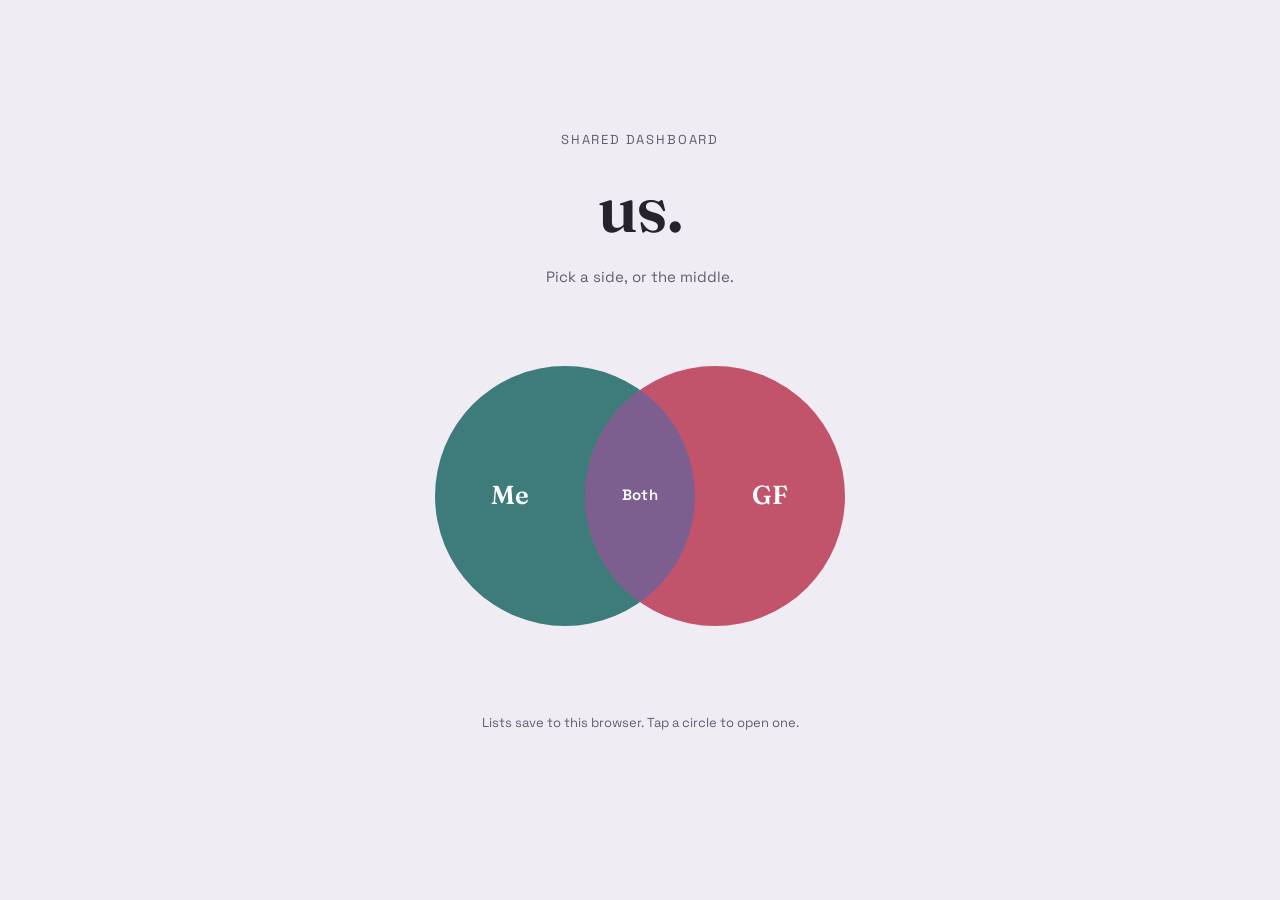
==== index.html @ e94f0971 "Add files via upload" ====
<!doctype html>
<html lang="en">
<head>
  <meta charset="utf-8" />
  <meta name="viewport" content="width=device-width, initial-scale=1" />
  <title>Us — shared dashboard</title>
  <link rel="preconnect" href="https://fonts.googleapis.com" />
  <link href="https://fonts.googleapis.com/css2?family=Fraunces:wght@500;600&family=Space+Grotesk:wght@400;500;600&display=swap" rel="stylesheet" />
  <link rel="stylesheet" href="style.css" />
</head>
<body>
  <main class="home">
    <p class="home-eyebrow">shared dashboard</p>
    <h1 class="home-title">us.</h1>
    <p class="home-sub">Pick a side, or the middle.</p>

    <div class="venn-wrap">
      <svg viewBox="0 0 520 360" role="img" aria-label="Choose Me, GF, or Both">
        <defs>
          <clipPath id="clipGF">
            <circle cx="335" cy="180" r="130" />
          </clipPath>
        </defs>

        <a href="list.html?section=me" class="venn-link" aria-label="Go to Me's lists">
          <circle class="venn-shape venn-circle-me" cx="185" cy="180" r="130" fill="#3e7c7b" />
        </a>

        <a href="list.html?section=gf" class="venn-link" aria-label="Go to GF's lists">
          <circle class="venn-shape venn-circle-gf" cx="335" cy="180" r="130" fill="#c1546b" />
        </a>

        <a href="list.html?section=both" class="venn-link" aria-label="Go to shared lists">
          <circle class="venn-shape venn-lens" cx="185" cy="180" r="130" clip-path="url(#clipGF)" fill="#7d5f8f" />
        </a>

        <text x="130" y="188" class="venn-label" font-size="26" text-anchor="middle">Me</text>
        <text x="390" y="188" class="venn-label" font-size="26" text-anchor="middle">GF</text>
        <text x="260" y="184" class="venn-label-both" font-size="15" text-anchor="middle">Both</text>
      </svg>
    </div>

    <p class="home-foot">Lists save to this browser. Tap a circle to open one.</p>
  </main>
</body>
</html>
---- style.css ----
:root {
  --bg: #efecf4;
  --bg-card: #ffffff;
  --ink: #26232e;
  --ink-soft: #625d70;
  --line: #d9d3e3;

  --me: #3e7c7b;
  --me-soft: #dcebea;
  --gf: #c1546b;
  --gf-soft: #f6dde2;
  --both: #7d5f8f;
  --both-soft: #e6dcee;

  --accent: var(--ink);
  --accent-soft: var(--line);

  --display: "Fraunces", "Iowan Old Style", Georgia, serif;
  --body: "Space Grotesk", "Inter", system-ui, sans-serif;

  --radius: 14px;
}

[data-section="me"] {
  --accent: var(--me);
  --accent-soft: var(--me-soft);
}
[data-section="gf"] {
  --accent: var(--gf);
  --accent-soft: var(--gf-soft);
}
[data-section="both"] {
  --accent: var(--both);
  --accent-soft: var(--both-soft);
}

* {
  box-sizing: border-box;
}

html {
  -webkit-text-size-adjust: 100%;
}

body {
  margin: 0;
  min-height: 100vh;
  background: var(--bg);
  color: var(--ink);
  font-family: var(--body);
  font-size: 16px;
  line-height: 1.5;
}

a {
  color: inherit;
}

/* ---------- Home page ---------- */

.home {
  display: flex;
  flex-direction: column;
  align-items: center;
  justify-content: center;
  min-height: 100vh;
  padding: 32px 20px 56px;
  text-align: center;
}

.home-eyebrow {
  font-family: var(--body);
  font-size: 13px;
  letter-spacing: 0.14em;
  text-transform: uppercase;
  color: var(--ink-soft);
  margin: 0 0 6px;
}

.home-title {
  font-family: var(--display);
  font-weight: 600;
  font-size: clamp(40px, 9vw, 68px);
  margin: 0 0 8px;
  letter-spacing: -0.01em;
}

.home-sub {
  font-family: var(--body);
  color: var(--ink-soft);
  margin: 0 0 28px;
  font-size: 15px;
}

.venn-wrap {
  width: min(92vw, 520px);
}

.venn-wrap svg {
  width: 100%;
  height: auto;
  overflow: visible;
}

.venn-shape {
  transition: transform 220ms ease, filter 220ms ease;
  transform-origin: center;
  cursor: pointer;
}

.venn-link:hover .venn-shape,
.venn-link:focus-visible .venn-shape {
  filter: brightness(1.08);
}

.venn-link:hover .venn-circle-me,
.venn-link:focus-visible .venn-circle-me {
  transform: translateX(-6px);
}
.venn-link:hover .venn-circle-gf,
.venn-link:focus-visible .venn-circle-gf {
  transform: translateX(6px);
}
.venn-link:hover .venn-lens,
.venn-link:focus-visible .venn-lens {
  transform: scale(1.05);
}

.venn-link:focus-visible {
  outline: 3px solid var(--ink);
  outline-offset: 4px;
}

.venn-label {
  font-family: var(--display);
  font-weight: 600;
  pointer-events: none;
  fill: #fff;
}

.venn-label-both {
  font-family: var(--body);
  font-weight: 600;
  letter-spacing: 0.02em;
  pointer-events: none;
  fill: #fff;
}

.home-foot {
  margin-top: 30px;
  font-size: 13px;
  color: var(--ink-soft);
}

/* ---------- List page ---------- */

.page {
  max-width: 640px;
  margin: 0 auto;
  padding: 28px 20px 80px;
}

.top-bar {
  display: flex;
  align-items: center;
  justify-content: space-between;
  margin-bottom: 22px;
}

.back-link {
  text-decoration: none;
  font-size: 14px;
  color: var(--ink-soft);
  display: inline-flex;
  align-items: center;
  gap: 6px;
}

.back-link:hover {
  color: var(--ink);
}

.section-tag {
  display: inline-flex;
  align-items: center;
  gap: 8px;
  padding: 6px 12px;
  border-radius: 999px;
  background: var(--accent-soft);
  color: var(--accent);
  font-size: 13px;
  font-weight: 600;
  font-family: var(--body);
}

.section-tag .dot {
  width: 8px;
  height: 8px;
  border-radius: 50%;
  background: var(--accent);
}

.page-title {
  font-family: var(--display);
  font-weight: 600;
  font-size: clamp(30px, 6vw, 40px);
  margin: 0 0 6px;
}

.page-sub {
  color: var(--ink-soft);
  margin: 0 0 26px;
  font-size: 14px;
}

.new-list-form {
  display: flex;
  gap: 8px;
  margin-bottom: 28px;
}

.new-list-form input {
  flex: 1;
  border: 1.5px solid var(--line);
  background: var(--bg-card);
  border-radius: var(--radius);
  padding: 12px 14px;
  font-family: var(--body);
  font-size: 15px;
  color: var(--ink);
}

.new-list-form input:focus {
  outline: none;
  border-color: var(--accent);
}

.btn {
  border: none;
  border-radius: var(--radius);
  padding: 12px 18px;
  font-family: var(--body);
  font-weight: 600;
  font-size: 14px;
  cursor: pointer;
  background: var(--accent);
  color: #fff;
}

.btn:hover {
  filter: brightness(1.08);
}

.btn-ghost {
  background: transparent;
  color: var(--ink-soft);
  padding: 4px 8px;
}

.btn-ghost:hover {
  color: var(--ink);
  filter: none;
}

.lists {
  display: flex;
  flex-direction: column;
  gap: 18px;
}

.list-card {
  background: var(--bg-card);
  border: 1px solid var(--line);
  border-radius: var(--radius);
  padding: 18px 18px 8px;
}

.list-card-head {
  display: flex;
  align-items: baseline;
  justify-content: space-between;
  gap: 10px;
  margin-bottom: 10px;
}

.list-card-head h2 {
  font-family: var(--display);
  font-size: 20px;
  font-weight: 600;
  margin: 0;
}

.list-items {
  list-style: none;
  margin: 0;
  padding: 0;
}

.list-item {
  display: flex;
  align-items: center;
  gap: 10px;
  padding: 9px 0;
  border-top: 1px solid var(--line);
}

.list-item:first-child {
  border-top: none;
}

.list-item input[type="checkbox"] {
  width: 18px;
  height: 18px;
  accent-color: var(--accent);
  flex-shrink: 0;
}

.list-item span {
  flex: 1;
  font-size: 15px;
  word-break: break-word;
}

.list-item.done span {
  text-decoration: line-through;
  color: var(--ink-soft);
}

.list-item button {
  border: none;
  background: transparent;
  color: var(--ink-soft);
  font-size: 18px;
  line-height: 1;
  cursor: pointer;
  padding: 4px 6px;
}

.list-item button:hover {
  color: var(--gf);
}

.add-item-form {
  display: flex;
  gap: 8px;
  margin: 10px 0 14px;
}

.add-item-form input {
  flex: 1;
  border: 1.5px solid var(--line);
  border-radius: 10px;
  padding: 9px 12px;
  font-family: var(--body);
  font-size: 14px;
}

.add-item-form input:focus {
  outline: none;
  border-color: var(--accent);
}

.add-item-form button {
  border: none;
  border-radius: 10px;
  background: var(--accent-soft);
  color: var(--accent);
  font-weight: 600;
  padding: 9px 14px;
  cursor: pointer;
  font-size: 14px;
}

.empty-state {
  text-align: center;
  color: var(--ink-soft);
  padding: 40px 20px;
  border: 1.5px dashed var(--line);
  border-radius: var(--radius);
  font-size: 14px;
}

@media (max-width: 420px) {
  .new-list-form {
    flex-direction: column;
  }
  .new-list-form .btn {
    width: 100%;
  }
}
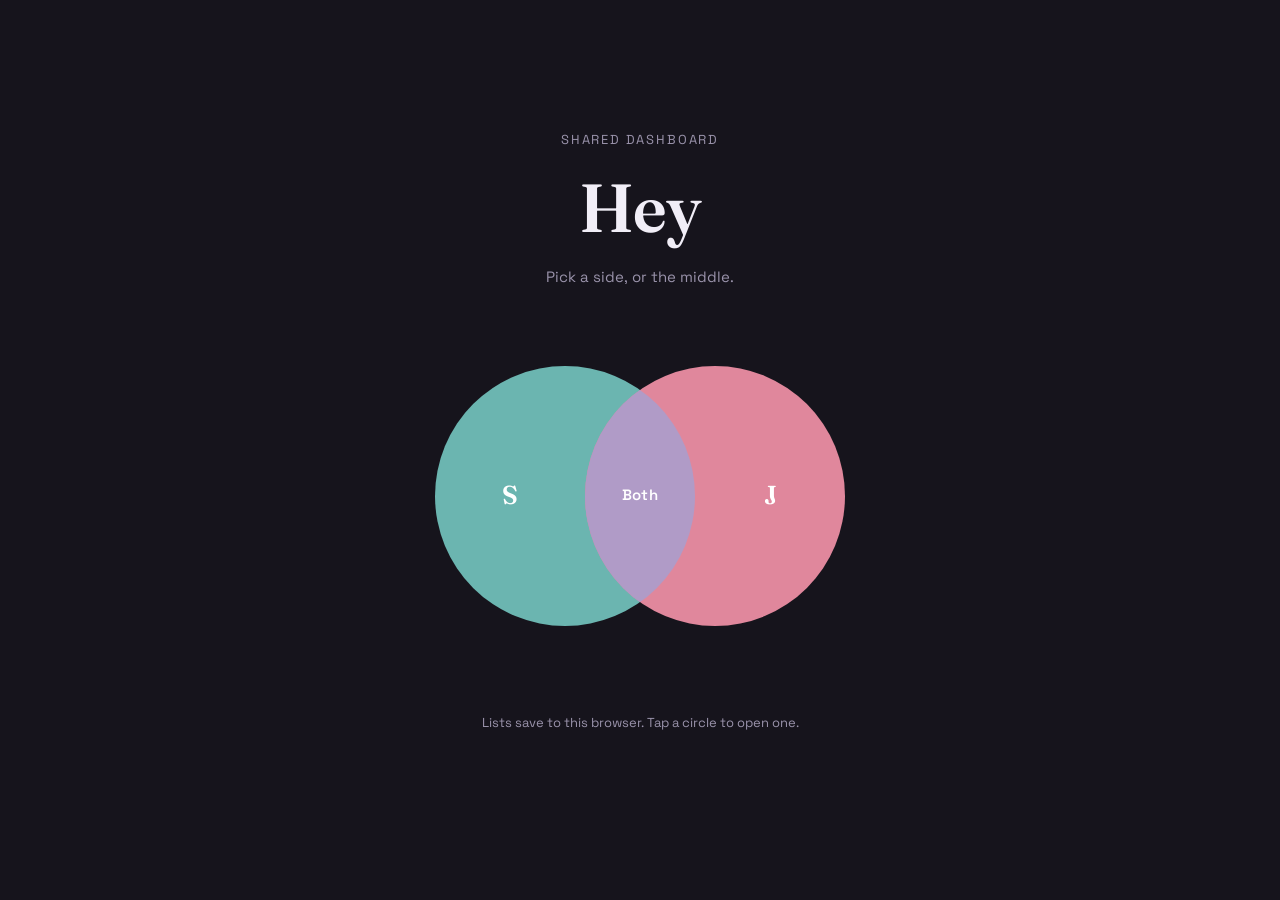
==== commit b0011514: "Small Changes" ====
--- a/index.html
+++ b/index.html
@@ -3,39 +3,39 @@
 <head>
   <meta charset="utf-8" />
   <meta name="viewport" content="width=device-width, initial-scale=1" />
-  <title>Us — shared dashboard</title>
+  <title>Shared dashboard</title>
   <link rel="preconnect" href="https://fonts.googleapis.com" />
   <link href="https://fonts.googleapis.com/css2?family=Fraunces:wght@500;600&family=Space+Grotesk:wght@400;500;600&display=swap" rel="stylesheet" />
   <link rel="stylesheet" href="style.css" />
 </head>
 <body>
   <main class="home">
-    <p class="home-eyebrow">shared dashboard</p>
-    <h1 class="home-title">us.</h1>
+    <p class="home-eyebrow">Shared dashboard</p>
+    <h1 class="home-title">Hey</h1>
     <p class="home-sub">Pick a side, or the middle.</p>
 
     <div class="venn-wrap">
-      <svg viewBox="0 0 520 360" role="img" aria-label="Choose Me, GF, or Both">
+      <svg viewBox="0 0 520 360" role="img" aria-label="Choose S, J, or Both">
         <defs>
-          <clipPath id="clipGF">
+          <clipPath id="clipJ">
             <circle cx="335" cy="180" r="130" />
           </clipPath>
         </defs>
 
-        <a href="list.html?section=me" class="venn-link" aria-label="Go to Me's lists">
-          <circle class="venn-shape venn-circle-me" cx="185" cy="180" r="130" fill="#3e7c7b" />
+        <a href="list.html?section=S" class="venn-link" aria-label="Go to S's lists">
+          <circle class="venn-shape venn-circle-S" cx="185" cy="180" r="130" />
         </a>
 
-        <a href="list.html?section=gf" class="venn-link" aria-label="Go to GF's lists">
-          <circle class="venn-shape venn-circle-gf" cx="335" cy="180" r="130" fill="#c1546b" />
+        <a href="list.html?section=J" class="venn-link" aria-label="Go to J's lists">
+          <circle class="venn-shape venn-circle-J" cx="335" cy="180" r="130" />
         </a>
 
         <a href="list.html?section=both" class="venn-link" aria-label="Go to shared lists">
-          <circle class="venn-shape venn-lens" cx="185" cy="180" r="130" clip-path="url(#clipGF)" fill="#7d5f8f" />
+          <circle class="venn-shape venn-lens" cx="185" cy="180" r="130" clip-path="url(#clipJ)" />
         </a>
 
-        <text x="130" y="188" class="venn-label" font-size="26" text-anchor="middle">Me</text>
-        <text x="390" y="188" class="venn-label" font-size="26" text-anchor="middle">GF</text>
+        <text x="130" y="188" class="venn-label" font-size="26" text-anchor="middle">S</text>
+        <text x="390" y="188" class="venn-label" font-size="26" text-anchor="middle">J</text>
         <text x="260" y="184" class="venn-label-both" font-size="15" text-anchor="middle">Both</text>
       </svg>
     </div>
--- a/style.css
+++ b/style.css
@@ -1,16 +1,16 @@
 :root {
-  --bg: #efecf4;
-  --bg-card: #ffffff;
-  --ink: #26232e;
-  --ink-soft: #625d70;
-  --line: #d9d3e3;
-
-  --me: #3e7c7b;
-  --me-soft: #dcebea;
-  --gf: #c1546b;
-  --gf-soft: #f6dde2;
-  --both: #7d5f8f;
-  --both-soft: #e6dcee;
+  --bg: #16141c;
+  --bg-card: #201d28;
+  --ink: #f1eef7;
+  --ink-soft: #9a93ab;
+  --line: #35303f;
+
+  --S: #6bb5b0;
+  --S-soft: #223836;
+  --J: #e0879c;
+  --J-soft: #70063d;
+  --both: #b09bc7;
+  --both-soft: #322a40;
 
   --accent: var(--ink);
   --accent-soft: var(--line);
@@ -21,13 +21,13 @@
   --radius: 14px;
 }
 
-[data-section="me"] {
-  --accent: var(--me);
-  --accent-soft: var(--me-soft);
-}
-[data-section="gf"] {
-  --accent: var(--gf);
-  --accent-soft: var(--gf-soft);
+[data-section="S"] {
+  --accent: var(--S);
+  --accent-soft: var(--S-soft);
+}
+[data-section="J"] {
+  --accent: var(--J);
+  --accent-soft: var(--J-soft);
 }
 [data-section="both"] {
   --accent: var(--both);
@@ -40,6 +40,7 @@
 
 html {
   -webkit-text-size-adjust: 100%;
+  color-scheme: dark;
 }
 
 body {
@@ -108,17 +109,27 @@
   cursor: pointer;
 }
 
+.venn-circle-S {
+  fill: var(--S);
+}
+.venn-circle-J {
+  fill: var(--J);
+}
+.venn-lens {
+  fill: var(--both);
+}
+
 .venn-link:hover .venn-shape,
 .venn-link:focus-visible .venn-shape {
   filter: brightness(1.08);
 }
 
-.venn-link:hover .venn-circle-me,
-.venn-link:focus-visible .venn-circle-me {
+.venn-link:hover .venn-circle-S,
+.venn-link:focus-visible .venn-circle-S {
   transform: translateX(-6px);
 }
-.venn-link:hover .venn-circle-gf,
-.venn-link:focus-visible .venn-circle-gf {
+.venn-link:hover .venn-circle-J,
+.venn-link:focus-visible .venn-circle-J {
   transform: translateX(6px);
 }
 .venn-link:hover .venn-lens,
@@ -155,7 +166,7 @@
 /* ---------- List page ---------- */
 
 .page {
-  max-width: 640px;
+  max-width: 980px;
   margin: 0 auto;
   padding: 28px 20px 80px;
 }
@@ -244,7 +255,7 @@
   font-size: 14px;
   cursor: pointer;
   background: var(--accent);
-  color: #fff;
+  color: #16141c;
 }
 
 .btn:hover {
@@ -263,8 +274,9 @@
 }
 
 .lists {
-  display: flex;
-  flex-direction: column;
+  display: grid;
+  grid-template-columns: repeat(auto-fill, minmax(260px, 1fr));
+  align-items: start;
   gap: 18px;
 }
 
@@ -337,7 +349,7 @@
 }
 
 .list-item button:hover {
-  color: var(--gf);
+  color: var(--J);
 }
 
 .add-item-form {
